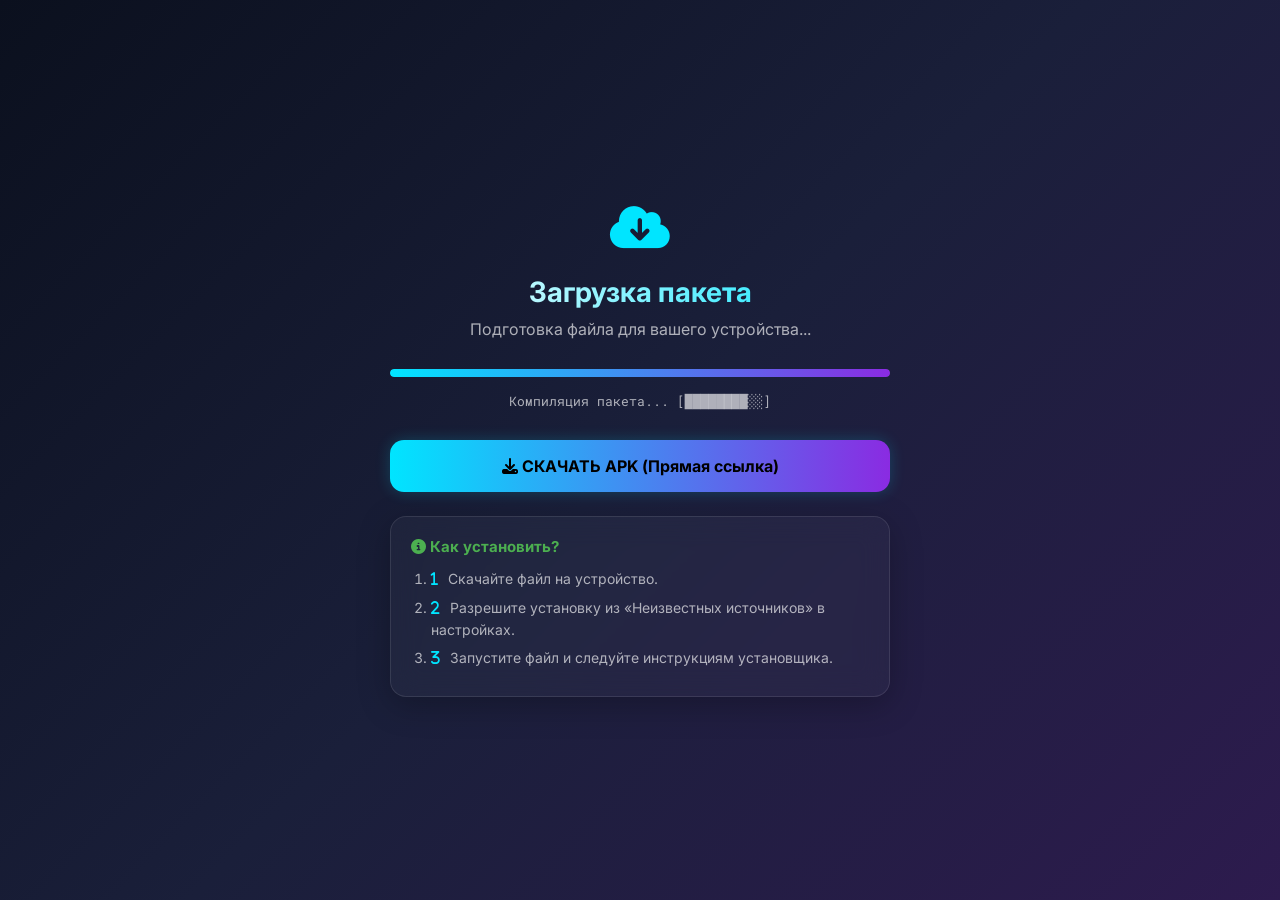
==== download.html @ 686dddd6 "Create download.html" ====
<!DOCTYPE html>
<html lang="ru">
<head>
    <meta charset="UTF-8">
    <meta name="viewport" content="width=device-width, initial-scale=1.0">
    <title>NFOXAPP | Загрузка</title>
    <link href="https://fonts.googleapis.com/css2?family=Inter:wght@300;400;600;700&family=Roboto+Mono:wght@400;500&display=swap" rel="stylesheet">
    <link rel="stylesheet" href="https://cdnjs.cloudflare.com/ajax/libs/font-awesome/6.4.0/css/all.min.css">
    <style>
        :root {
            --bg-1: #0B101E; --bg-2: #1A1F3A; --bg-3: #2D1B4E;
            --glass-bg: rgba(255, 255, 255, 0.03);
            --glass-border: rgba(255, 255, 255, 0.1);
            --glass-blur: blur(14px);
            --accent-blue: #00E5FF; --accent-purple: #8A2BE2;
            --accent-green: #4CAF50;
            --text-main: #FFFFFF; --text-sec: rgba(255, 255, 255, 0.65);
            --radius: 16px;
        }
        * { box-sizing: border-box; margin: 0; padding: 0; }
        body {
            font-family: 'Inter', sans-serif;
            background: linear-gradient(135deg, var(--bg-1) 0%, var(--bg-2) 50%, var(--bg-3) 100%);
            background-attachment: fixed; color: var(--text-main);
            min-height: 100vh; display: flex; flex-direction: column; align-items: center; justify-content: center;
            padding: 20px;
        }
        .glass {
            background: var(--glass-bg); backdrop-filter: var(--glass-blur); -webkit-backdrop-filter: var(--glass-blur);
            border: 1px solid var(--glass-border); border-radius: var(--radius);
            box-shadow: 0 8px 32px rgba(0,0,0,0.25); transition: 0.3s;
        }
        .download-container { max-width: 500px; width: 100%; text-align: center; }
        h1 { font-size: 28px; margin-bottom: 10px; background: linear-gradient(90deg, #fff, var(--accent-blue)); -webkit-background-clip: text; -webkit-text-fill-color: transparent; }
        p { color: var(--text-sec); margin-bottom: 30px; }

        /* PROGRESS BAR */
        .progress-wrap { width: 100%; height: 8px; background: rgba(255,255,255,0.1); border-radius: 4px; overflow: hidden; margin-bottom: 15px; position: relative; }
        .progress-bar { height: 100%; width: 0%; background: linear-gradient(90deg, var(--accent-blue), var(--accent-purple)); border-radius: 4px; transition: width 2.5s cubic-bezier(0.4, 0, 0.2, 1); }
        .status-text { font-size: 13px; color: var(--text-sec); font-family: 'Roboto Mono', monospace; margin-bottom: 30px; }

        /* BUTTONS & INSTRUCTIONS */
        .btn-dl {
            display: block; width: 100%; padding: 16px; font-size: 16px; font-weight: 700; color: #000;
            background: linear-gradient(90deg, var(--accent-blue), var(--accent-purple));
            border-radius: 14px; text-decoration: none; cursor: pointer; border: none; margin-bottom: 24px;
            box-shadow: 0 0 15px rgba(0,229,255,0.2); transition: 0.3s;
        }
        .btn-dl:hover { transform: translateY(-2px); box-shadow: 0 0 25px rgba(0,229,255,0.4); }
        .instructions { padding: 20px; text-align: left; }
        .instructions h3 { margin-bottom: 12px; font-size: 15px; color: var(--accent-green); }
        .instructions ol { padding-left: 20px; color: var(--text-sec); line-height: 1.6; font-size: 14px; }
        .instructions li { margin-bottom: 6px; }
        .inst-icon { color: var(--accent-blue); margin-right: 6px; }

        @keyframes fadeIn { from { opacity: 0; transform: translateY(20px); } to { opacity: 1; transform: translateY(0); } }
        .fade-in { animation: fadeIn 0.6s ease forwards; opacity: 0; }
        .delay-1 { animation-delay: 0.2s; } .delay-2 { animation-delay: 0.4s; } .delay-3 { animation-delay: 0.6s; }
    </style>
</head>
<body>
    <div class="download-container fade-in">
        <div style="margin-bottom: 24px;"><i class="fa-solid fa-cloud-arrow-down" style="font-size: 48px; color: var(--accent-blue);"></i></div>
        <h1 class="fade-in delay-1">Загрузка пакета</h1>
        <p class="fade-in delay-1">Подготовка файла для вашего устройства...</p>

        <div class="progress-wrap fade-in delay-1">
            <div class="progress-bar" id="progBar"></div>
        </div>
        <div class="status-text fade-in delay-2" id="statusText">Ожидание сервера...</div>

        <a href="NFOXAPP.apk" download="NFOXAPP.apk" class="btn-dl fade-in delay-2" id="dlBtn">
            <i class="fa-solid fa-download"></i> СКАЧАТЬ APK (Прямая ссылка)
        </a>

        <div class="glass instructions fade-in delay-3">
            <h3><i class="fa-solid fa-circle-info"></i> Как установить?</h3>
            <ol>
                <li><i class="inst-icon fa-solid fa-1"></i> Скачайте файл на устройство.</li>
                <li><i class="inst-icon fa-solid fa-2"></i> Разрешите установку из «Неизвестных источников» в настройках.</li>
                <li><i class="inst-icon fa-solid fa-3"></i> Запустите файл и следуйте инструкциям установщика.</li>
            </ol>
        </div>
    </div>

    <script>
        document.addEventListener('DOMContentLoaded', () => {
            const bar = document.getElementById('progBar');
            const text = document.getElementById('statusText');
            const btn = document.getElementById('dlBtn');

            // Симуляция подготовки (3 сек)
            setTimeout(() => {
                text.textContent = 'Компиляция пакета... [████████░░]';
                bar.style.width = '100%';
            }, 500);

            // Автозапуск скачивания
            setTimeout(() => {
                text.textContent = '✅ Файл готов! Загрузка началась автоматически.';
                text.style.color = '#4CAF50';
                
                // Программный клик по ссылке
                if (btn && !btn.disabled) {
                    // Создаем временную ссылку для гарантированного триггера
                    const a = document.createElement('a');
                    a.href = btn.href;
                    a.download = 'NFOXAPP_v1.0.apk';
                    document.body.appendChild(a);
                    a.click();
                    document.body.removeChild(a);
                }
            }, 3200);
        });
    </script>
</body>
</html>
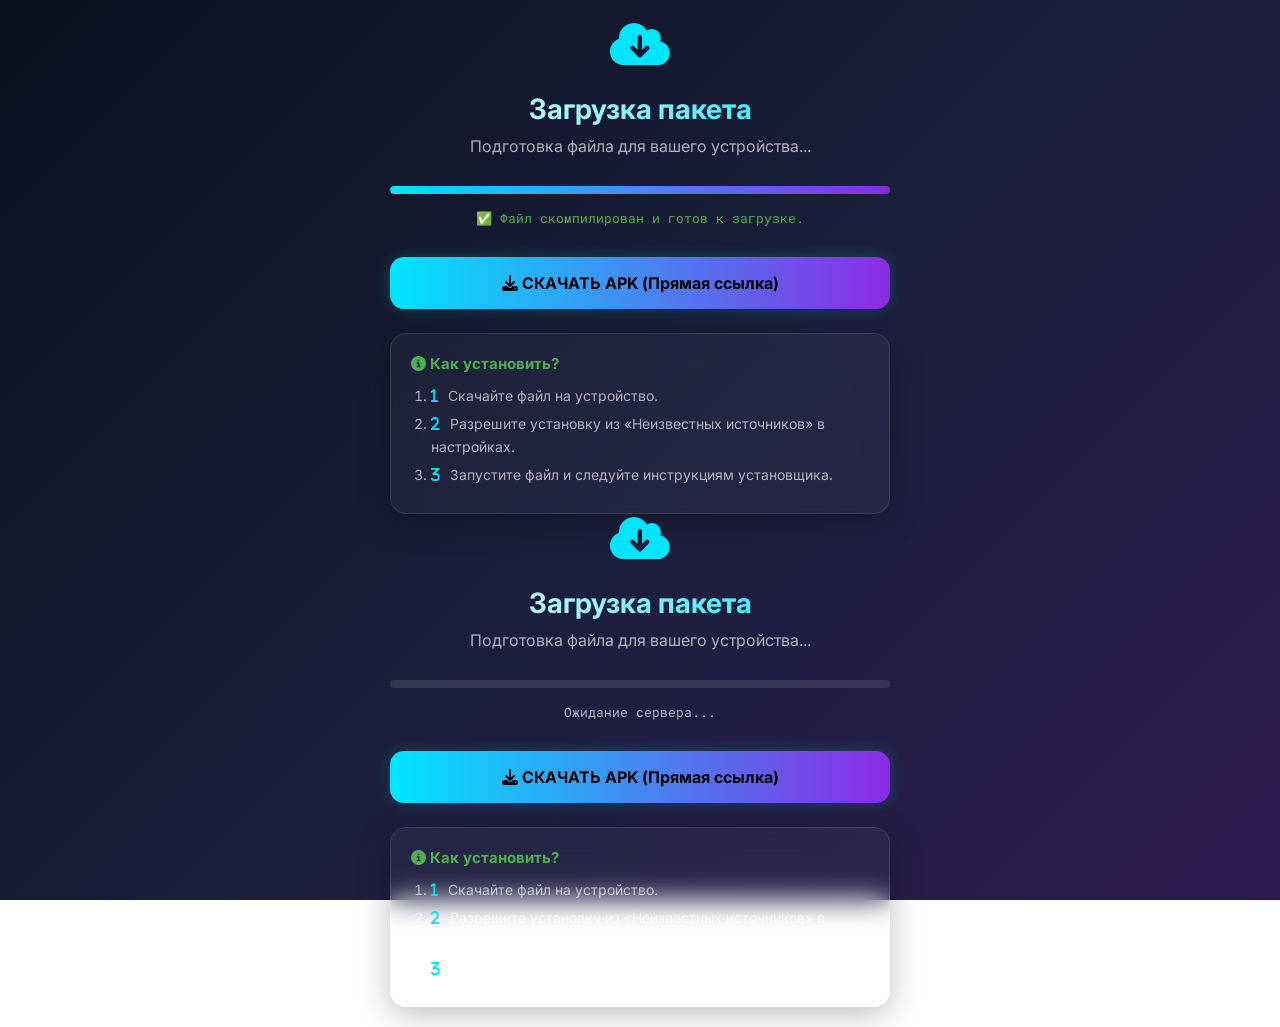
==== commit f8dbb426: "Update download.html" ====
--- a/download.html
+++ b/download.html
@@ -1,4 +1,107 @@
 <!DOCTYPE html>
+<html lang="ru">
+<head>
+    <meta charset="UTF-8">
+    <meta name="viewport" content="width=device-width, initial-scale=1.0">
+    <title>NFOXAPP | Загрузка</title>
+    <link href="https://fonts.googleapis.com/css2?family=Inter:wght@300;400;600;700&family=Roboto+Mono:wght@400;500&display=swap" rel="stylesheet">
+    <link rel="stylesheet" href="https://cdnjs.cloudflare.com/ajax/libs/font-awesome/6.4.0/css/all.min.css">
+    <style>
+        :root {
+            --bg-1: #0B101E; --bg-2: #1A1F3A; --bg-3: #2D1B4E;
+            --glass-bg: rgba(255, 255, 255, 0.03);
+            --glass-border: rgba(255, 255, 255, 0.1);
+            --glass-blur: blur(14px);
+            --accent-blue: #00E5FF; --accent-purple: #8A2BE2;
+            --accent-green: #4CAF50;
+            --text-main: #FFFFFF; --text-sec: rgba(255, 255, 255, 0.65);
+            --radius: 16px;
+        }
+        * { box-sizing: border-box; margin: 0; padding: 0; }
+        body {
+            font-family: 'Inter', sans-serif;
+            background: linear-gradient(135deg, var(--bg-1) 0%, var(--bg-2) 50%, var(--bg-3) 100%);
+            background-attachment: fixed; color: var(--text-main);
+            min-height: 100vh; display: flex; flex-direction: column; align-items: center; justify-content: center;
+            padding: 20px;
+        }
+        .glass {
+            background: var(--glass-bg); backdrop-filter: var(--glass-blur); -webkit-backdrop-filter: var(--glass-blur);
+            border: 1px solid var(--glass-border); border-radius: var(--radius);
+            box-shadow: 0 8px 32px rgba(0,0,0,0.25); transition: 0.3s;
+        }
+        .download-container { max-width: 500px; width: 100%; text-align: center; }
+        h1 { font-size: 28px; margin-bottom: 10px; background: linear-gradient(90deg, #fff, var(--accent-blue)); -webkit-background-clip: text; -webkit-text-fill-color: transparent; }
+        p { color: var(--text-sec); margin-bottom: 30px; }
+
+        /* PROGRESS BAR */
+        .progress-wrap { width: 100%; height: 8px; background: rgba(255,255,255,0.1); border-radius: 4px; overflow: hidden; margin-bottom: 15px; position: relative; }
+        .progress-bar { height: 100%; width: 0%; background: linear-gradient(90deg, var(--accent-blue), var(--accent-purple)); border-radius: 4px; transition: width 2.5s cubic-bezier(0.4, 0, 0.2, 1); }
+        .status-text { font-size: 13px; color: var(--text-sec); font-family: 'Roboto Mono', monospace; margin-bottom: 30px; }
+
+        /* BUTTONS & INSTRUCTIONS */
+        .btn-dl {
+            display: block; width: 100%; padding: 16px; font-size: 16px; font-weight: 700; color: #000;
+            background: linear-gradient(90deg, var(--accent-blue), var(--accent-purple));
+            border-radius: 14px; text-decoration: none; cursor: pointer; border: none; margin-bottom: 24px;
+            box-shadow: 0 0 15px rgba(0,229,255,0.2); transition: 0.3s;
+        }
+        .btn-dl:hover { transform: translateY(-2px); box-shadow: 0 0 25px rgba(0,229,255,0.4); }
+        .instructions { padding: 20px; text-align: left; }
+        .instructions h3 { margin-bottom: 12px; font-size: 15px; color: var(--accent-green); }
+        .instructions ol { padding-left: 20px; color: var(--text-sec); line-height: 1.6; font-size: 14px; }
+        .instructions li { margin-bottom: 6px; }
+        .inst-icon { color: var(--accent-blue); margin-right: 6px; }
+
+        @keyframes fadeIn { from { opacity: 0; transform: translateY(20px); } to { opacity: 1; transform: translateY(0); } }
+        .fade-in { animation: fadeIn 0.6s ease forwards; opacity: 0; }
+        .delay-1 { animation-delay: 0.2s; } .delay-2 { animation-delay: 0.4s; } .delay-3 { animation-delay: 0.6s; }
+    </style>
+</head>
+<body>
+    <div class="download-container fade-in">
+        <div style="margin-bottom: 24px;"><i class="fa-solid fa-cloud-arrow-down" style="font-size: 48px; color: var(--accent-blue);"></i></div>
+        <h1 class="fade-in delay-1">Загрузка пакета</h1>
+        <p class="fade-in delay-1">Подготовка файла для вашего устройства...</p>
+
+        <div class="progress-wrap fade-in delay-1">
+            <div class="progress-bar" id="progBar"></div>
+        </div>
+        <div class="status-text fade-in delay-2" id="statusText">Ожидание сервера...</div>
+
+        <!-- 🔽 СКАЧИВАНИЕ ТОЛЬКО ПО КЛИКУ -->
+        <a href="NFOXAPP.apk" download="NFOXAPP_v1.0.apk" class="btn-dl fade-in delay-2" id="dlBtn">
+            <i class="fa-solid fa-download"></i> СКАЧАТЬ APK (Прямая ссылка)
+        </a>
+
+        <div class="glass instructions fade-in delay-3">
+            <h3><i class="fa-solid fa-circle-info"></i> Как установить?</h3>
+            <ol>
+                <li><i class="inst-icon fa-solid fa-1"></i> Скачайте файл на устройство.</li>
+                <li><i class="inst-icon fa-solid fa-2"></i> Разрешите установку из «Неизвестных источников» в настройках.</li>
+                <li><i class="inst-icon fa-solid fa-3"></i> Запустите файл и следуйте инструкциям установщика.</li>
+            </ol>
+        </div>
+    </div>
+
+    <script>
+        document.addEventListener('DOMContentLoaded', () => {
+            const bar = document.getElementById('progBar');
+            const text = document.getElementById('statusText');
+
+            // Симуляция подготовки файла (визуальный эффект)
+            setTimeout(() => {
+                text.textContent = '✅ Файл скомпилирован и готов к загрузке.';
+                text.style.color = '#4CAF50';
+                bar.style.width = '100%';
+            }, 1500);
+
+            // ⚠️ Автоматическая загрузка УБРАНА.
+            // Браузер скачает файл ТОЛЬКО при нажатии на кнопку выше.
+        });
+    </script>
+</body>
+</html><!DOCTYPE html>
 <html lang="ru">
 <head>
     <meta charset="UTF-8">
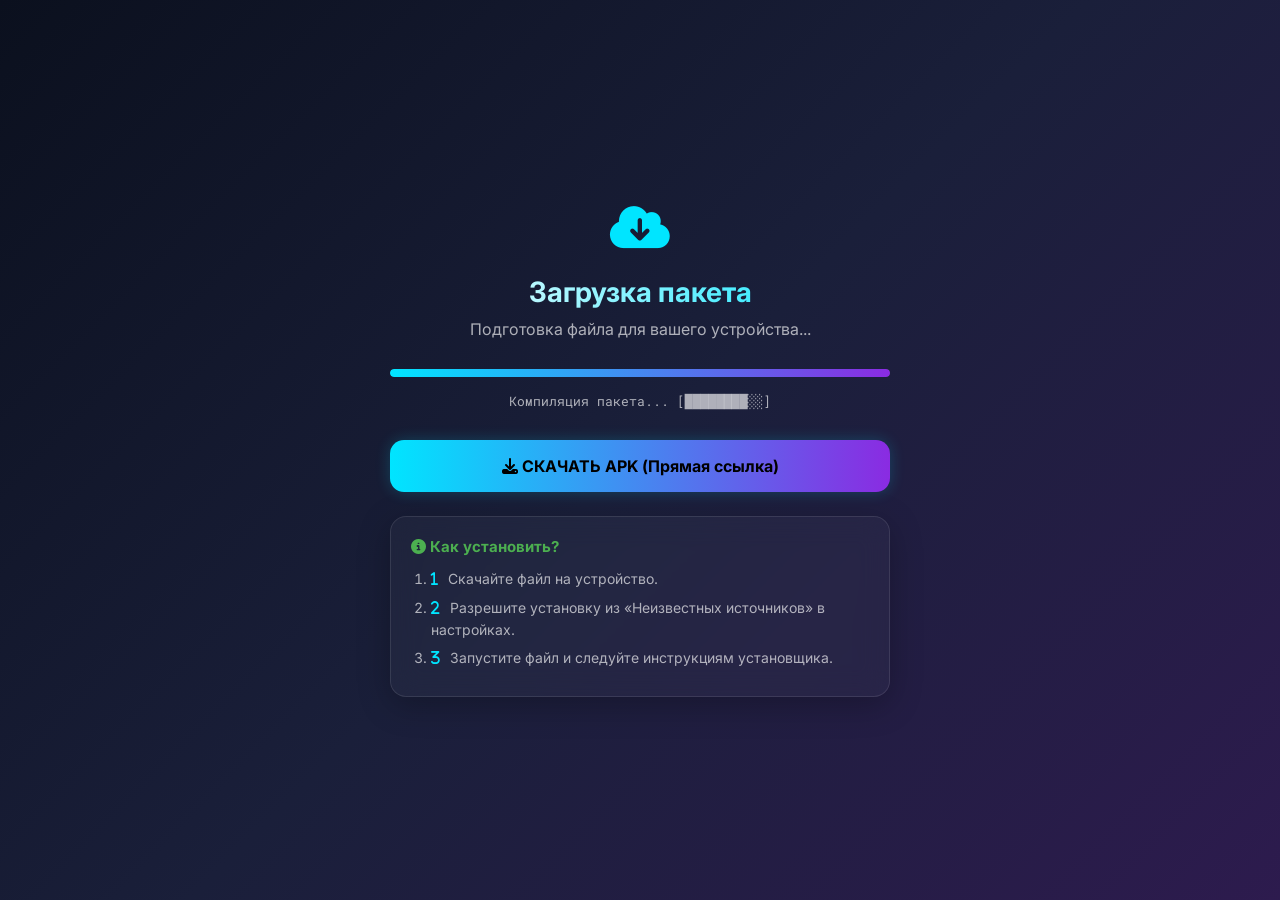
==== commit 6f009aa4: "Update download.html" ====
--- a/download.html
+++ b/download.html
@@ -1,106 +1,3 @@
-<!DOCTYPE html>
-<html lang="ru">
-<head>
-    <meta charset="UTF-8">
-    <meta name="viewport" content="width=device-width, initial-scale=1.0">
-    <title>NFOXAPP | Загрузка</title>
-    <link href="https://fonts.googleapis.com/css2?family=Inter:wght@300;400;600;700&family=Roboto+Mono:wght@400;500&display=swap" rel="stylesheet">
-    <link rel="stylesheet" href="https://cdnjs.cloudflare.com/ajax/libs/font-awesome/6.4.0/css/all.min.css">
-    <style>
-        :root {
-            --bg-1: #0B101E; --bg-2: #1A1F3A; --bg-3: #2D1B4E;
-            --glass-bg: rgba(255, 255, 255, 0.03);
-            --glass-border: rgba(255, 255, 255, 0.1);
-            --glass-blur: blur(14px);
-            --accent-blue: #00E5FF; --accent-purple: #8A2BE2;
-            --accent-green: #4CAF50;
-            --text-main: #FFFFFF; --text-sec: rgba(255, 255, 255, 0.65);
-            --radius: 16px;
-        }
-        * { box-sizing: border-box; margin: 0; padding: 0; }
-        body {
-            font-family: 'Inter', sans-serif;
-            background: linear-gradient(135deg, var(--bg-1) 0%, var(--bg-2) 50%, var(--bg-3) 100%);
-            background-attachment: fixed; color: var(--text-main);
-            min-height: 100vh; display: flex; flex-direction: column; align-items: center; justify-content: center;
-            padding: 20px;
-        }
-        .glass {
-            background: var(--glass-bg); backdrop-filter: var(--glass-blur); -webkit-backdrop-filter: var(--glass-blur);
-            border: 1px solid var(--glass-border); border-radius: var(--radius);
-            box-shadow: 0 8px 32px rgba(0,0,0,0.25); transition: 0.3s;
-        }
-        .download-container { max-width: 500px; width: 100%; text-align: center; }
-        h1 { font-size: 28px; margin-bottom: 10px; background: linear-gradient(90deg, #fff, var(--accent-blue)); -webkit-background-clip: text; -webkit-text-fill-color: transparent; }
-        p { color: var(--text-sec); margin-bottom: 30px; }
-
-        /* PROGRESS BAR */
-        .progress-wrap { width: 100%; height: 8px; background: rgba(255,255,255,0.1); border-radius: 4px; overflow: hidden; margin-bottom: 15px; position: relative; }
-        .progress-bar { height: 100%; width: 0%; background: linear-gradient(90deg, var(--accent-blue), var(--accent-purple)); border-radius: 4px; transition: width 2.5s cubic-bezier(0.4, 0, 0.2, 1); }
-        .status-text { font-size: 13px; color: var(--text-sec); font-family: 'Roboto Mono', monospace; margin-bottom: 30px; }
-
-        /* BUTTONS & INSTRUCTIONS */
-        .btn-dl {
-            display: block; width: 100%; padding: 16px; font-size: 16px; font-weight: 700; color: #000;
-            background: linear-gradient(90deg, var(--accent-blue), var(--accent-purple));
-            border-radius: 14px; text-decoration: none; cursor: pointer; border: none; margin-bottom: 24px;
-            box-shadow: 0 0 15px rgba(0,229,255,0.2); transition: 0.3s;
-        }
-        .btn-dl:hover { transform: translateY(-2px); box-shadow: 0 0 25px rgba(0,229,255,0.4); }
-        .instructions { padding: 20px; text-align: left; }
-        .instructions h3 { margin-bottom: 12px; font-size: 15px; color: var(--accent-green); }
-        .instructions ol { padding-left: 20px; color: var(--text-sec); line-height: 1.6; font-size: 14px; }
-        .instructions li { margin-bottom: 6px; }
-        .inst-icon { color: var(--accent-blue); margin-right: 6px; }
-
-        @keyframes fadeIn { from { opacity: 0; transform: translateY(20px); } to { opacity: 1; transform: translateY(0); } }
-        .fade-in { animation: fadeIn 0.6s ease forwards; opacity: 0; }
-        .delay-1 { animation-delay: 0.2s; } .delay-2 { animation-delay: 0.4s; } .delay-3 { animation-delay: 0.6s; }
-    </style>
-</head>
-<body>
-    <div class="download-container fade-in">
-        <div style="margin-bottom: 24px;"><i class="fa-solid fa-cloud-arrow-down" style="font-size: 48px; color: var(--accent-blue);"></i></div>
-        <h1 class="fade-in delay-1">Загрузка пакета</h1>
-        <p class="fade-in delay-1">Подготовка файла для вашего устройства...</p>
-
-        <div class="progress-wrap fade-in delay-1">
-            <div class="progress-bar" id="progBar"></div>
-        </div>
-        <div class="status-text fade-in delay-2" id="statusText">Ожидание сервера...</div>
-
-        <!-- 🔽 СКАЧИВАНИЕ ТОЛЬКО ПО КЛИКУ -->
-        <a href="NFOXAPP.apk" download="NFOXAPP_v1.0.apk" class="btn-dl fade-in delay-2" id="dlBtn">
-            <i class="fa-solid fa-download"></i> СКАЧАТЬ APK (Прямая ссылка)
-        </a>
-
-        <div class="glass instructions fade-in delay-3">
-            <h3><i class="fa-solid fa-circle-info"></i> Как установить?</h3>
-            <ol>
-                <li><i class="inst-icon fa-solid fa-1"></i> Скачайте файл на устройство.</li>
-                <li><i class="inst-icon fa-solid fa-2"></i> Разрешите установку из «Неизвестных источников» в настройках.</li>
-                <li><i class="inst-icon fa-solid fa-3"></i> Запустите файл и следуйте инструкциям установщика.</li>
-            </ol>
-        </div>
-    </div>
-
-    <script>
-        document.addEventListener('DOMContentLoaded', () => {
-            const bar = document.getElementById('progBar');
-            const text = document.getElementById('statusText');
-
-            // Симуляция подготовки файла (визуальный эффект)
-            setTimeout(() => {
-                text.textContent = '✅ Файл скомпилирован и готов к загрузке.';
-                text.style.color = '#4CAF50';
-                bar.style.width = '100%';
-            }, 1500);
-
-            // ⚠️ Автоматическая загрузка УБРАНА.
-            // Браузер скачает файл ТОЛЬКО при нажатии на кнопку выше.
-        });
-    </script>
-</body>
 </html><!DOCTYPE html>
 <html lang="ru">
 <head>
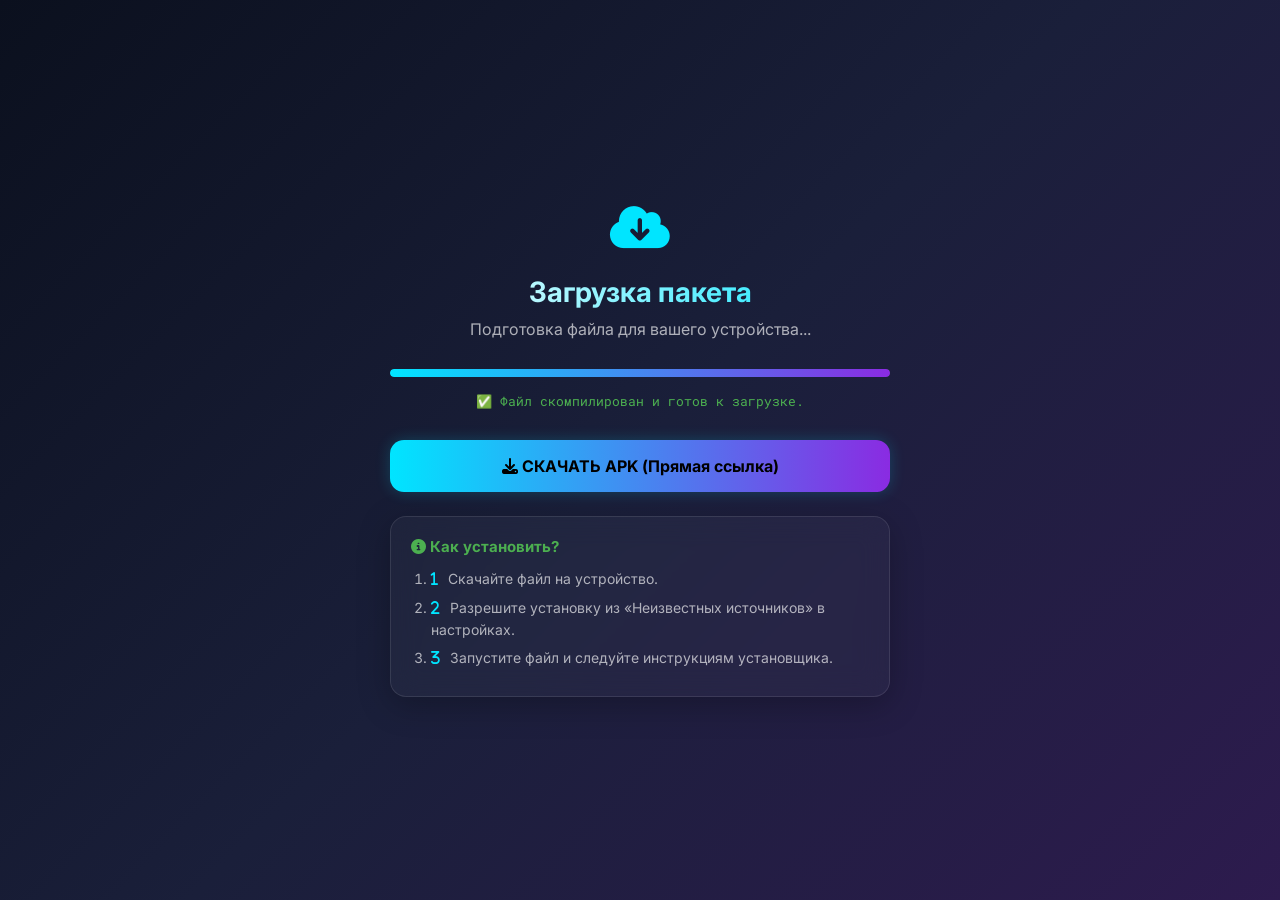
==== commit 28c28a4f: "Update download.html" ====
--- a/download.html
+++ b/download.html
@@ -1,4 +1,4 @@
-</html><!DOCTYPE html>
+<!DOCTYPE html>
 <html lang="ru">
 <head>
     <meta charset="UTF-8">
@@ -69,7 +69,8 @@
         </div>
         <div class="status-text fade-in delay-2" id="statusText">Ожидание сервера...</div>
 
-        <a href="NFOXAPP.apk" download="NFOXAPP.apk" class="btn-dl fade-in delay-2" id="dlBtn">
+        <!-- 🔽 СКАЧИВАНИЕ ТОЛЬКО ПО КЛИКУ -->
+        <a href="NFOXAPP.apk" download="NFOXAPP_v1.0.apk" class="btn-dl fade-in delay-2" id="dlBtn">
             <i class="fa-solid fa-download"></i> СКАЧАТЬ APK (Прямая ссылка)
         </a>
 
@@ -87,30 +88,16 @@
         document.addEventListener('DOMContentLoaded', () => {
             const bar = document.getElementById('progBar');
             const text = document.getElementById('statusText');
-            const btn = document.getElementById('dlBtn');
 
-            // Симуляция подготовки (3 сек)
+            // Симуляция подготовки файла (визуальный эффект)
             setTimeout(() => {
-                text.textContent = 'Компиляция пакета... [████████░░]';
+                text.textContent = '✅ Файл скомпилирован и готов к загрузке.';
+                text.style.color = '#4CAF50';
                 bar.style.width = '100%';
-            }, 500);
+            }, 1500);
 
-            // Автозапуск скачивания
-            setTimeout(() => {
-                text.textContent = '✅ Файл готов! Загрузка началась автоматически.';
-                text.style.color = '#4CAF50';
-                
-                // Программный клик по ссылке
-                if (btn && !btn.disabled) {
-                    // Создаем временную ссылку для гарантированного триггера
-                    const a = document.createElement('a');
-                    a.href = btn.href;
-                    a.download = 'NFOXAPP_v1.0.apk';
-                    document.body.appendChild(a);
-                    a.click();
-                    document.body.removeChild(a);
-                }
-            }, 3200);
+            // ⚠️ Автоматическая загрузка УБРАНА.
+            // Браузер скачает файл ТОЛЬКО при нажатии на кнопку выше.
         });
     </script>
 </body>
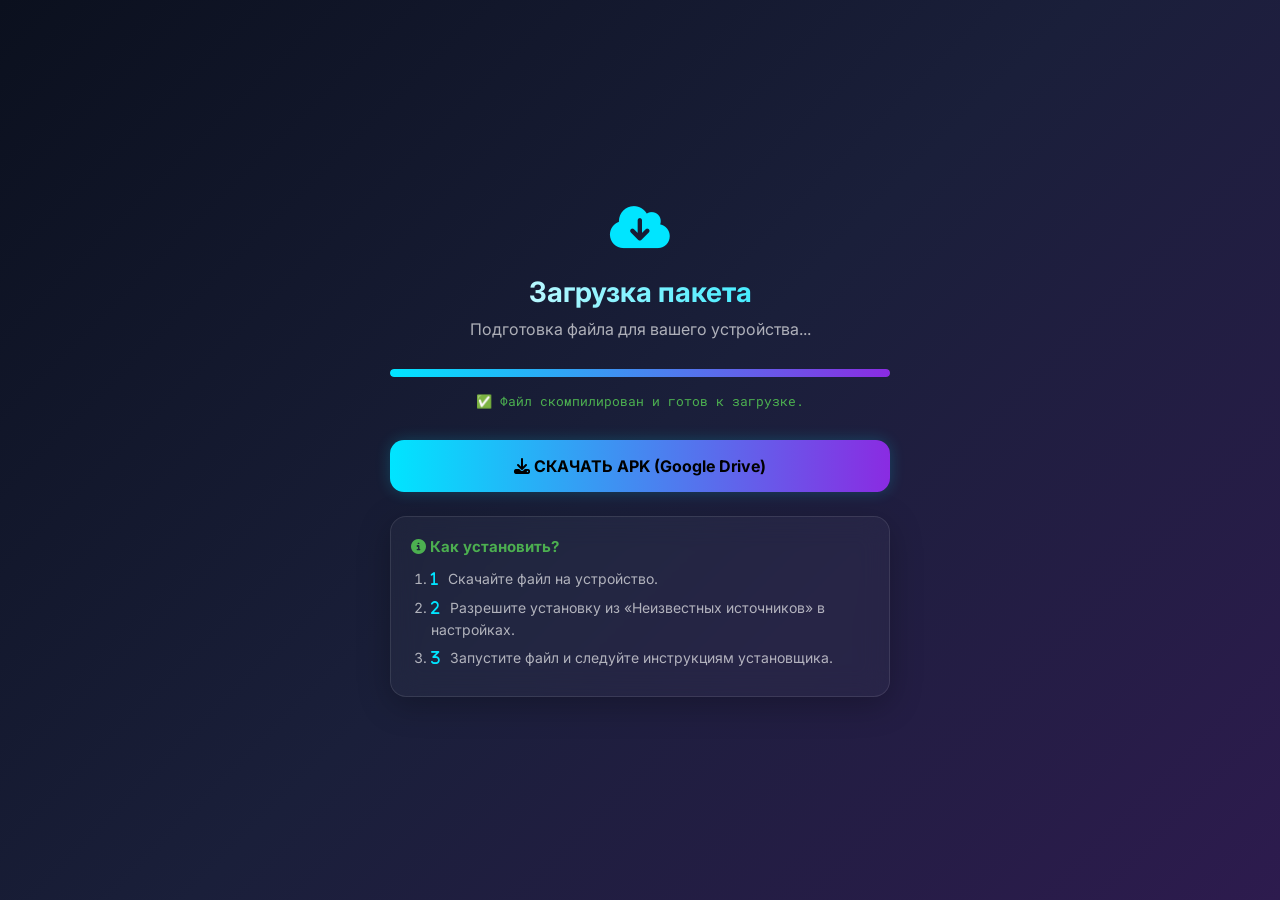
==== commit 1cba70f4: "Update download.html" ====
--- a/download.html
+++ b/download.html
@@ -70,10 +70,20 @@
         <div class="status-text fade-in delay-2" id="statusText">Ожидание сервера...</div>
 
         <!-- 🔽 СКАЧИВАНИЕ ТОЛЬКО ПО КЛИКУ -->
-        <a href="NFOXAPP.apk" download="NFOXAPP_v1.0.apk" class="btn-dl fade-in delay-2" id="dlBtn">
+        <!--
+        <a href="NFOXAPP.apk" download="NFOXAPP.apk" class="btn-dl fade-in delay-2" id="dlBtn">
             <i class="fa-solid fa-download"></i> СКАЧАТЬ APK (Прямая ссылка)
         </a>
-
+        -->
+        <!-- ⏬ КНОПКА СКАЧИВАНИЯ -->
+        <a href="https://drive.google.com/drive/folders/1s05_9rAG3P1tZRWhERszq83BkvzktYB9?usp=sharing" 
+           class="btn-dl fade-in delay-2" 
+           id="dlBtn" 
+           target="_blank" 
+           rel="noopener noreferrer">
+            <i class="fa-solid fa-download"></i> СКАЧАТЬ APK (Google Drive)
+        </a>
+        
         <div class="glass instructions fade-in delay-3">
             <h3><i class="fa-solid fa-circle-info"></i> Как установить?</h3>
             <ol>
